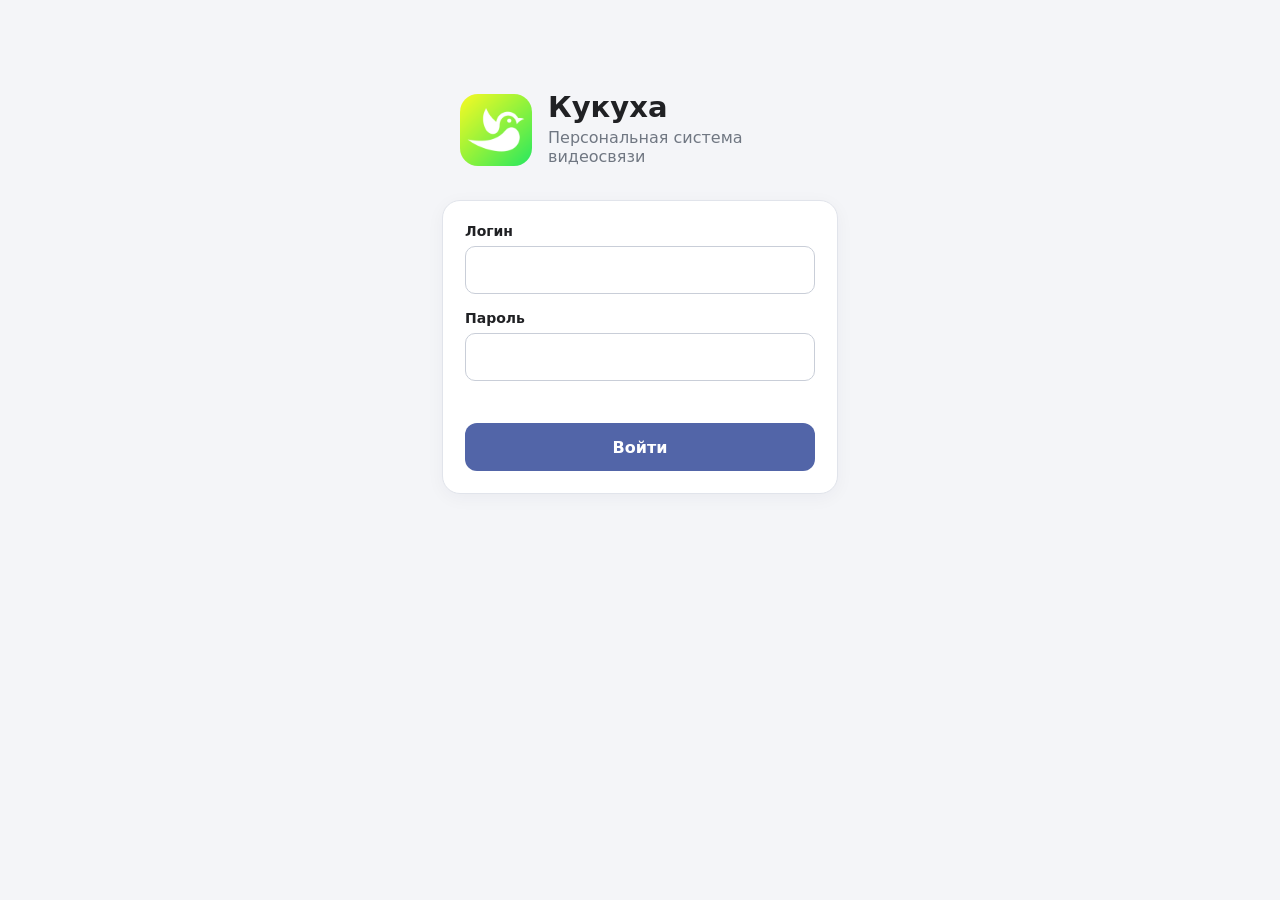
==== pwa/index.html @ 81d0b8d5 "fix pwa" ====
<!doctype html>
<html lang="ru">
<head>
  <meta charset="utf-8">
  <meta name="viewport" content="width=device-width, initial-scale=1, viewport-fit=cover">
  <meta name="theme-color" content="#5265a8">
  <meta name="apple-mobile-web-app-capable" content="yes">
  <meta name="apple-mobile-web-app-status-bar-style" content="default">
  <meta name="apple-mobile-web-app-title" content="Кукуха">
  <link rel="manifest" href="manifest.webmanifest">
  <link rel="apple-touch-icon" href="icon-192.png">
  <link rel="stylesheet" href="app.css">
  <title>Кукуха</title>
</head>
<body>
  <main id="app">
    <section id="login-screen" class="screen login-screen">
      <div class="brand"><img src="icon-192.png" alt=""><div><h1>Кукуха</h1><p>Персональная система видеосвязи</p></div></div>
      <form id="login-form" class="panel">
        <label>Логин<input id="login" name="login" autocomplete="username" required maxlength="64"></label>
        <label>Пароль<input id="password" name="password" type="password" autocomplete="current-password" required></label>
        <p id="login-error" class="error" role="alert"></p>
        <button class="primary" type="submit">Войти</button>
      </form>
    </section>

    <section id="main-screen" class="screen hidden">
      <header class="topbar">
        <div class="brand-small"><img src="icon-192.png" alt=""><strong id="top-title">Контакты</strong></div>
        <button id="settings-open" class="icon-button" aria-label="Настройки">⋮</button>
      </header>
      <div id="connection-state" class="connection">Подключение…</div>

      <div class="view-heading">
      <nav id="main-tabs" class="main-tabs" aria-label="Разделы">
        <button id="tab-contacts" class="tab-button selected" type="button">Контакты</button>
        <button id="tab-history" class="tab-button" type="button">Недавние</button>
      </nav>
        <div>
          <button id="refresh-contacts" class="text-button"><big><big>↺</big></big></button>
          <button id="clear-history" class="text-button hidden">✖</button>
        </div>
      </div>

      <div id="contacts-view" class="view">
        <div id="contacts-list" class="contact-list"></div>
        <p id="contacts-empty" class="muted empty hidden">Список пуст</p>
      </div>

      <section id="history-view" class="view hidden">
        <div id="history-list" class="history-list"></div>
        <p id="history-empty" class="muted empty">Список пуст</p>
      </section>

      <section id="settings-view" class="view hidden">
        <div class="panel profile-panel">
          <img id="my-avatar" class="my-avatar" src="icon-192.png" alt="Фото профиля">
          <label class="file-button">Изменить фото<input id="avatar-file" type="file" accept="image/*" hidden></label>
          <button id="avatar-delete" class="text-button">Удалить фото</button>
          <label>Имя<input id="my-name" maxlength="64"></label>
          <button id="save-profile" class="primary">Сохранить</button>
          <p id="profile-error" class="error" role="alert"></p>
          <div class="push-settings">
            <p id="push-status" class="muted">Уведомления не настроены</p>
            <button id="push-enable" class="primary" type="button">Включить уведомления</button>
            <button id="push-disable" class="text-button hidden" type="button">Отключить уведомления</button>
          </div>
        </div>
        <button id="logout" class="danger-button">Выйти из аккаунта</button>
      </section>
    </section>

    <section id="call-screen" class="screen call-screen hidden">
      <div class="call-top"><span id="call-state">Вызов</span><span id="call-kind">Аудио</span></div>
      <div id="call-peer" class="call-peer">Абонент</div>
      <div class="video-stage">
        <video id="remote-video" autoplay playsinline></video>
        <video id="local-video" autoplay muted playsinline></video>
        <div id="video-placeholder" class="video-placeholder">Кукуха</div>
      </div>
      <audio id="remote-audio" autoplay></audio>
      <div id="call-message" class="call-message">Ожидание…</div>
      <div id="incoming-actions" class="call-actions hidden">
        <button id="answer-audio" class="round-button answer" type="button" aria-label="Ответить" title="Ответить">
          <svg viewBox="0 0 24 24" aria-hidden="true"><path d="M6.62 10.79a15.05 15.05 0 0 0 6.59 6.59l2.2-2.2a1 1 0 0 1 1.01-.24c1.12.37 2.33.56 3.58.56a1 1 0 0 1 1 1V20a1 1 0 0 1-1 1C10.61 21 3 13.39 3 4a1 1 0 0 1 1-1h3.5a1 1 0 0 1 1 1c0 1.25.19 2.46.56 3.58a1 1 0 0 1-.25 1.01z"/></svg>
        </button>
        <button id="answer-video" class="round-button answer hidden" type="button" aria-label="Ответить с видео" title="Ответить с видео">
          <svg viewBox="0 0 24 24" aria-hidden="true"><path d="M17 10.5V7a2 2 0 0 0-2-2H5a2 2 0 0 0-2 2v10a2 2 0 0 0 2 2h10a2 2 0 0 0 2-2v-3.5l5 5v-13z"/></svg>
        </button>
        <button id="reject-call" class="round-button reject" type="button" aria-label="Отклонить" title="Отклонить">
          <svg class="phone-down" viewBox="0 0 24 24" aria-hidden="true"><path d="M6.62 10.79a15.05 15.05 0 0 0 6.59 6.59l2.2-2.2a1 1 0 0 1 1.01-.24c1.12.37 2.33.56 3.58.56a1 1 0 0 1 1 1V20a1 1 0 0 1-1 1C10.61 21 3 13.39 3 4a1 1 0 0 1 1-1h3.5a1 1 0 0 1 1 1c0 1.25.19 2.46.56 3.58a1 1 0 0 1-.25 1.01z"/></svg>
        </button>
      </div>
      <div id="active-actions" class="call-actions hidden">
        <button id="mute-call" class="round-button" type="button" aria-label="Выключить микрофон" title="Выключить микрофон"></button>
        <button id="camera-call" class="round-button hidden" type="button" aria-label="Выключить камеру" title="Выключить камеру"></button>
        <button id="hangup-call" class="round-button reject" type="button" aria-label="Завершить вызов" title="Завершить вызов"></button>
      </div>
    </section>
    <div id="toast" class="toast hidden" role="status"></div>
  </main>
  <script src="app.js" defer></script>
</body>
</html>
---- pwa/app.css ----
:root {
  font-family: system-ui,-apple-system,BlinkMacSystemFont,"Segoe UI",sans-serif;
  color: #202124;
  background: #f4f5f8;
  font-synthesis: none;
  --primary: #5265a8;
  --primary-dark: #3e508e;
  --muted: #707782;
  --border: #e1e4eb;
  --danger: #b3261e;
}
* {
  box-sizing: border-box;
}
body {
  margin: 0;
  min-height: 100vh;
  min-height: 100dvh;
}
button,input {
  font: inherit;
}
button {
  cursor: pointer;
}
button:disabled {
  opacity: .55;
  cursor: default;
}
.hidden {
  display: none!important;
}
.screen {
  min-height: 100vh;
  min-height: 100dvh;
}
.login-screen {
  max-width: 440px;
  margin: auto;
  padding: calc(10vh + env(safe-area-inset-top)) 22px 24px;
}
.brand {
  display: flex;
  align-items: center;
  gap: 16px;
  margin: 0 auto 30px;
  max-width: 360px;
}
.brand img {
  width: 72px;
  height: 72px;
  border-radius: 18px;
}
.brand h1 {
  font-size: 29px;
  margin: 0;
}
.brand p {
  margin: 4px 0;
  color: var(--muted);
}
.panel {
  background: #fff;
  border: 1px solid var(--border);
  border-radius: 18px;
  padding: 22px;
  box-shadow: 0 4px 18px #17213b0b;
}
label {
  display: block;
  font-size: 14px;
  font-weight: 600;
  margin: 0 0 16px;
}
input:not([type=file]) {
  display: block;
  width: 100%;
  height: 48px;
  margin-top: 7px;
  border: 1px solid #c9ced8;
  border-radius: 10px;
  padding: 0 13px;
  background: #fff;
  color: #202124;
  outline: none;
}
input:focus {
  border-color: var(--primary);
  box-shadow: 0 0 0 2px #5265a826;
}
.primary {
  width: 100%;
  min-height: 48px;
  border: 0;
  border-radius: 12px;
  background: var(--primary);
  color: white;
  font-weight: 650;
}
.primary:active {
  background: var(--primary-dark);
}
.muted {
  color: var(--muted);
}
.error {
  color: var(--danger);
  font-size: 13px;
  min-height: 18px;
  margin: 0 0 8px;
}
.topbar {
  height: 62px;
  padding: 0 18px;
  padding-top: env(safe-area-inset-top);
  box-sizing: content-box;
  background: #fff;
  border-bottom: 1px solid var(--border);
  display: flex;
  align-items: center;
  justify-content: space-between;
}
.brand-small {
  display: flex;
  align-items: center;
  gap: 10px;
  font-size: 18px;
}
.brand-small img {
  width: 34px;
  height: 34px;
  border-radius: 8px;
}
.icon-button {
  border: 0;
  background: transparent;
  font-size: 27px;
  width: 44px;
  height: 44px;
  border-radius: 50%;
  color: #414653;
}
.connection {
  padding: 7px 18px;
  font-size: 12px;
  color: var(--muted);
  background: #fff;
}
.connection.online {
  color: #277447;
}
.connection.offline {
  color: var(--danger);
}
.view {
  max-width: 680px;
  margin: auto;
  padding: 12px 16px 32px;
}
.text-button {
  border: 0;
  background: transparent;
  color: var(--primary);
  font-weight: 600;
  padding: 9px 10px;
}
.contact-list {
  display: flex;
  flex-direction: column;
  gap: 9px;
}
.contact {
  background: #fff;
  border: 1px solid var(--border);
  border-radius: 14px;
  min-height: 76px;
  padding: 10px 12px;
  display: flex;
  align-items: center;
  gap: 12px;
}
.avatar {
  width: 48px;
  height: 48px;
  border-radius: 50%;
  object-fit: cover;
  background: #e7eaf2;
  flex: none;
}
.contact-info {
  min-width: 0;
  flex: 1;
}
.contact-name {
  font-weight: 650;
  overflow: hidden;
  text-overflow: ellipsis;
  white-space: nowrap;
}
.contact-status {
  font-size: 12px;
  color: var(--muted);
  margin-top: 4px;
}
.dot {
  display: inline-block;
  width: 8px;
  height: 8px;
  border-radius: 50%;
  background: #aeb4bf;
  margin-right: 5px;
}
.dot.online {
  background: #3b9b61;
}
.call-button {
  width: 40px;
  height: 40px;
  flex: none;
  border: 0;
  border-radius: 50%;
  background: #23864e;
  color: #fff;
  display: grid;
  place-items: center;
}
.call-button svg {
  width: 20px;
  height: 20px;
  fill: currentColor;
}
.empty {
  text-align: center;
  padding: 42px 10px;
}
.profile-panel {
  max-width: 460px;
  margin: auto;
}
.my-avatar {
  display: block;
  width: 104px;
  height: 104px;
  object-fit: cover;
  border-radius: 50%;
  margin: 0 auto 12px;
  background: #e7eaf2;
}
.file-button {
  display: block;
  width: max-content;
  margin: 0 auto 4px;
  color: var(--primary);
  font-size:1em;
  cursor: pointer;
}
.profile-panel>.text-button {
  display: block;
  margin: 0 auto 18px;
}
.profile-panel .primary {
  margin-top: 3px;
}
.danger-button {
  display: block;
  margin: 18px auto;
  border: 1px solid #e5b8b4;
  background: #fff;
  color: var(--danger);
  border-radius: 12px;
  padding: 12px 20px;
}
.call-screen {
  background: #151923;
  color: #fff;
  display: flex;
  flex-direction: column;
  align-items: center;
  padding: calc(18px + env(safe-area-inset-top)) 16px calc(24px + env(safe-area-inset-bottom));
  text-align: center;
}
.call-top {
  width: 100%;
  display: flex;
  justify-content: space-between;
  color: #c6cbd5;
  font-size: 13px;
}
.call-peer {
  font-size: 27px;
  font-weight: 650;
  margin: 24px 0 18px;
}
.video-stage {
  width: 100%;
  max-width: 760px;
  flex: 1;
  min-height: 220px;
  max-height: 55vh;
  position: relative;
  background: #080a0f;
  border-radius: 18px;
  overflow: hidden;
  display: flex;
  align-items: center;
  justify-content: center;
}
.video-stage #remote-video {
  position: absolute;
  inset: 0;
  width: 100%;
  height: 100%;
  object-fit: cover;
}
.video-stage #local-video {
  position: absolute;
  right: 12px;
  top: 12px;
  width: 112px;
  height: 150px;
  max-width: 38%;
  max-height: 45%;
  object-fit: cover;
  border: 1px solid #ffffff88;
  border-radius: 12px;
  background: #202633;
  touch-action: none;
  cursor: grab;
  z-index: 2;
}
.video-stage #local-video:active {
  cursor: grabbing;
}
.video-placeholder {
  position: absolute;
  color: #8991a1;
  font-size: 18px;
  pointer-events: none;
}
.call-message {
  min-height: 42px;
  padding: 12px 0;
  color: #d0d4dc;
}
.call-actions {
  display: flex;
  gap: 12px;
  justify-content: center;
  flex-wrap: wrap;
  padding: 12px 0;
}
.round-button {
  width: 58px;
  height: 58px;
  min-width: 58px;
  min-height: 58px;
  padding: 0;
  border: 0;
  border-radius: 50%;
  background: #343b4a;
  color: #fff;
  display: grid;
  place-items: center;
}
.round-button svg {
  width: 26px;
  height: 26px;
  fill: currentColor;
}
.round-button .phone-down {
  transform: rotate(135deg);
}
.round-button.answer {
  background: #23864e;
}
.round-button.reject {
  background: #b3261e;
}
.toast {
  position: fixed;
  left: 50%;
  bottom: calc(20px + env(safe-area-inset-bottom));
  transform: translateX(-50%);
  background: #252a35;
  color: #fff;
  padding: 12px 18px;
  border-radius: 12px;
  max-width: calc(100% - 32px);
  box-shadow: 0 5px 22px #0003;
  font-size: 14px;
  z-index: 5;
}
@media(min-width:600px) {
  .call-screen {
    padding-top: 28px;
  }
  .video-stage {
    max-height: 58vh;
  }
  .view {
    padding-top: 22px;
  }
}

.view-heading {
  max-width: 680px;
  margin: auto;
  display: flex;
  align-items: center;
  justify-content: space-between;
  padding: 2px 12px 0px 2px;
}

.main-tabs {
  display: flex;
  gap: 8px;
  padding: 8px 16px 0;
}

.tab-button {
  border: 0;
  border-bottom: 3px solid transparent;
  background: transparent;
  color: var(--muted);
  padding: 10px 14px;
  font-weight: 650;
}

.tab-button.selected {
  color: var(--primary);
  border-bottom-color: var(--primary);
}

.history-list {
  display: flex;
  flex-direction: column;
  gap: 8px;
}

.history-item {
  display: flex;
  align-items: center;
  gap: 12px;
  min-height: 68px;
  padding: 10px 12px;
  border: 1px solid var(--border);
  border-radius: 14px;
  background: #fff;
}

.history-direction {
  display: grid;
  place-items: center;
  width: 40px;
  height: 40px;
  flex: none;
  border-radius: 50%;
  background: #edf0f6;
  color: #23864e;
  font-size: 22px;
}

.history-direction.missed {
  background: #fae9e7;
  color: var(--danger);
}

.history-info {
  min-width: 0;
  flex: 1;
}

.history-duration {
  color: var(--muted);
  font-size: 12px;
  white-space: nowrap;
}

.history-call {
  width: 40px;
  height: 40px;
  flex: none;
  display: grid;
  place-items: center;
  border: 0;
  border-radius: 50%;
  background: #23864e;
  color: #fff;
}
.history-call svg {
  width: 20px;
  height: 20px;
  fill: currentColor;
}

.push-settings {
  margin-top: 24px;
  padding-top: 18px;
  border-top: 1px solid var(--border);
}

.push-settings p {
  font-size: 13px;
  text-align: center;
}

.push-settings .text-button {
  display: block;
  margin: 6px auto 0;
}
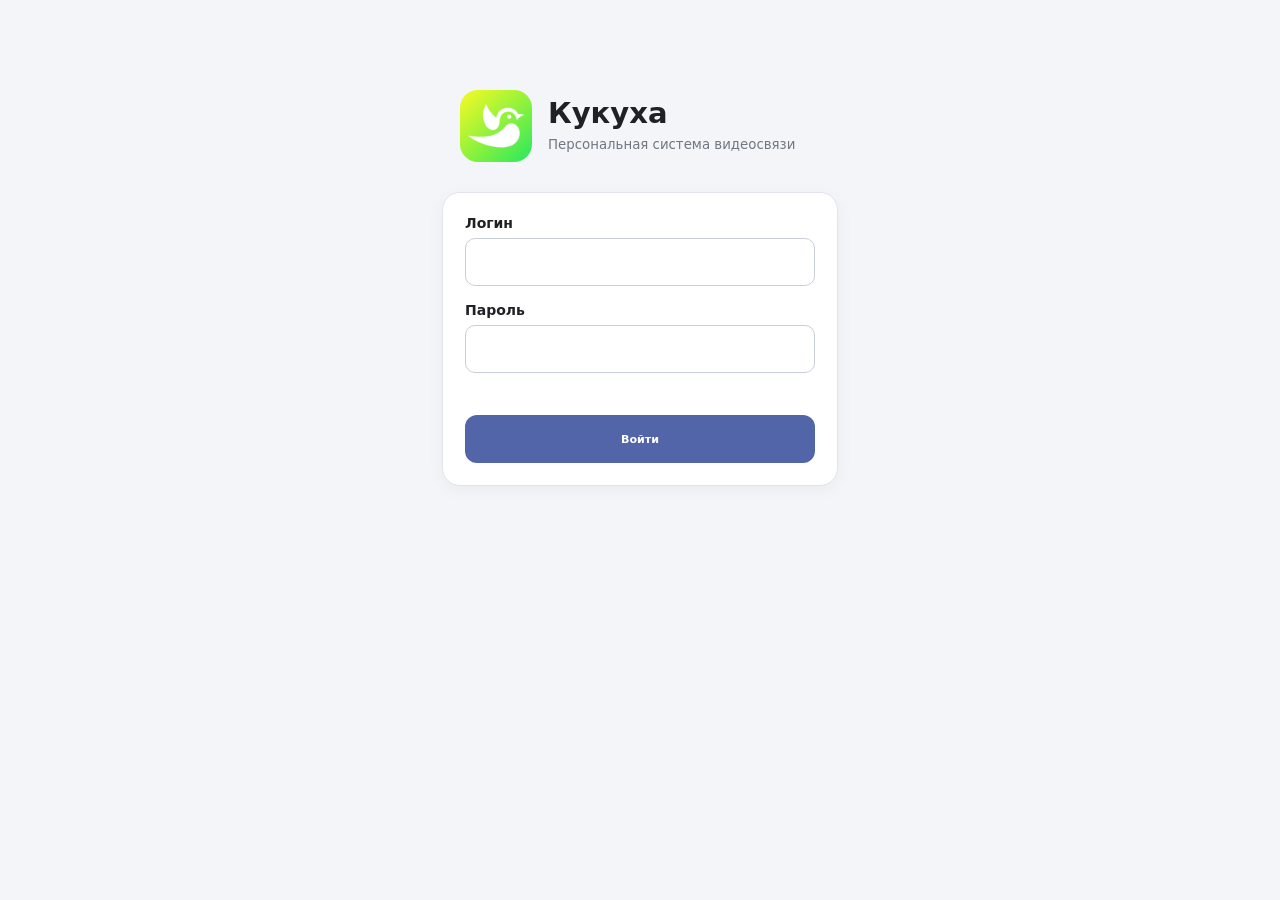
==== commit 6b22637f: "fix pwa" ====
--- a/pwa/index.html
+++ b/pwa/index.html
@@ -15,7 +15,7 @@
 <body>
   <main id="app">
     <section id="login-screen" class="screen login-screen">
-      <div class="brand"><img src="icon-192.png" alt=""><div><h1>Кукуха</h1><p>Персональная система видеосвязи</p></div></div>
+      <div class="brand"><img src="icon-192.png" alt=""><div><h1>Кукуха</h1><p><small>Персональная система видеосвязи<small></p></div></div>
       <form id="login-form" class="panel">
         <label>Логин<input id="login" name="login" autocomplete="username" required maxlength="64"></label>
         <label>Пароль<input id="password" name="password" type="password" autocomplete="current-password" required></label>
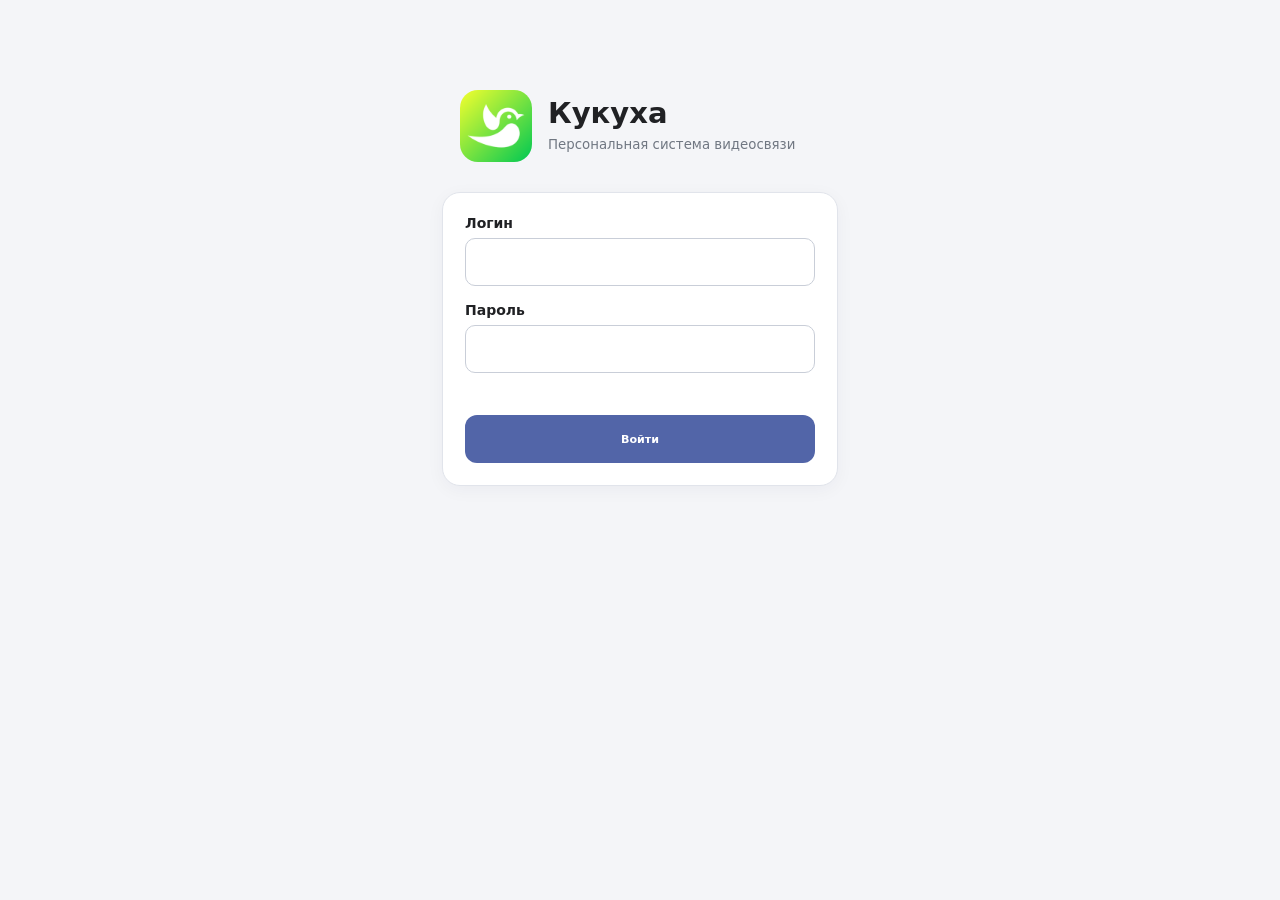
==== commit 70324ac2: "Simplify PWA incoming call answer button" ====
--- a/pwa/index.html
+++ b/pwa/index.html
@@ -81,22 +81,49 @@
       <audio id="remote-audio" autoplay></audio>
       <div id="call-message" class="call-message">Ожидание…</div>
       <div id="incoming-actions" class="call-actions hidden">
-        <button id="answer-audio" class="round-button answer" type="button" aria-label="Ответить" title="Ответить">
+        <button id="answer-call" class="round-button answer" type="button" aria-label="Ответить" title="Ответить">
           <svg viewBox="0 0 24 24" aria-hidden="true"><path d="M6.62 10.79a15.05 15.05 0 0 0 6.59 6.59l2.2-2.2a1 1 0 0 1 1.01-.24c1.12.37 2.33.56 3.58.56a1 1 0 0 1 1 1V20a1 1 0 0 1-1 1C10.61 21 3 13.39 3 4a1 1 0 0 1 1-1h3.5a1 1 0 0 1 1 1c0 1.25.19 2.46.56 3.58a1 1 0 0 1-.25 1.01z"/></svg>
-        </button>
-        <button id="answer-video" class="round-button answer hidden" type="button" aria-label="Ответить с видео" title="Ответить с видео">
-          <svg viewBox="0 0 24 24" aria-hidden="true"><path d="M17 10.5V7a2 2 0 0 0-2-2H5a2 2 0 0 0-2 2v10a2 2 0 0 0 2 2h10a2 2 0 0 0 2-2v-3.5l5 5v-13z"/></svg>
         </button>
         <button id="reject-call" class="round-button reject" type="button" aria-label="Отклонить" title="Отклонить">
           <svg class="phone-down" viewBox="0 0 24 24" aria-hidden="true"><path d="M6.62 10.79a15.05 15.05 0 0 0 6.59 6.59l2.2-2.2a1 1 0 0 1 1.01-.24c1.12.37 2.33.56 3.58.56a1 1 0 0 1 1 1V20a1 1 0 0 1-1 1C10.61 21 3 13.39 3 4a1 1 0 0 1 1-1h3.5a1 1 0 0 1 1 1c0 1.25.19 2.46.56 3.58a1 1 0 0 1-.25 1.01z"/></svg>
         </button>
       </div>
       <div id="active-actions" class="call-actions hidden">
+        <button id="camera-switch" class="round-button" type="button" aria-label="Переключить камеру" title="Переключить камеру"></button>
+        <button id="speaker-call" class="round-button" type="button" aria-label="Громкая связь недоступна" title="Громкая связь недоступна" disabled></button>
+        <button id="camera-call" class="round-button hidden" type="button" aria-label="Выключить камеру" title="Выключить камеру"></button>
         <button id="mute-call" class="round-button" type="button" aria-label="Выключить микрофон" title="Выключить микрофон"></button>
-        <button id="camera-call" class="round-button hidden" type="button" aria-label="Выключить камеру" title="Выключить камеру"></button>
         <button id="hangup-call" class="round-button reject" type="button" aria-label="Завершить вызов" title="Завершить вызов"></button>
       </div>
     </section>
+    <div id="contact-modal" class="modal-backdrop hidden" role="presentation">
+      <section class="contact-dialog" role="dialog" aria-modal="true" aria-labelledby="contact-dialog-name">
+        <button id="contact-dialog-close" class="modal-close" type="button" aria-label="Закрыть">×</button>
+        <img id="contact-dialog-avatar" class="contact-dialog-avatar" src="icon-192.png" alt="">
+        <h2 id="contact-dialog-name"></h2>
+        <p id="contact-dialog-login" class="contact-dialog-login"></p>
+        <p id="contact-dialog-status" class="contact-dialog-status"></p>
+        <p id="contact-dialog-last-call" class="contact-dialog-last-call hidden"></p>
+        <div class="contact-dialog-actions">
+          <button id="contact-message-open" class="primary contact-action" type="button">✉ Сообщение</button>
+          <button id="contact-call" class="primary contact-action" type="button">☎ Вызов</button>
+        </div>
+      </section>
+    </div>
+
+    <div id="message-modal" class="modal-backdrop hidden" role="presentation">
+      <section class="message-dialog" role="dialog" aria-modal="true" aria-labelledby="message-dialog-title">
+        <h2 id="message-dialog-title">Сообщение</h2>
+        <label for="message-text">Текст сообщения</label>
+        <textarea id="message-text" rows="4" maxlength="1000" placeholder="Введите сообщение"></textarea>
+        <p id="message-error" class="error" role="alert"></p>
+        <div class="message-dialog-actions">
+          <button id="message-cancel" class="text-button" type="button">Отмена</button>
+          <button id="message-send" class="primary" type="button" disabled>Отправить</button>
+        </div>
+      </section>
+    </div>
+
     <div id="toast" class="toast hidden" role="status"></div>
   </main>
   <script src="app.js" defer></script>
--- a/pwa/app.css
+++ b/pwa/app.css
@@ -344,7 +344,7 @@
 }
 .call-actions {
   display: flex;
-  gap: 12px;
+  gap: 9px;
   justify-content: center;
   flex-wrap: wrap;
   padding: 12px 0;
@@ -508,3 +508,195 @@
   display: block;
   margin: 6px auto 0;
 }
+
+
+/* Contact details and message dialogs */
+.modal-backdrop {
+  position: fixed;
+  inset: 0;
+  z-index: 20;
+  display: flex;
+  align-items: center;
+  justify-content: center;
+  padding: 20px;
+  padding-top: calc(20px + env(safe-area-inset-top));
+  padding-bottom: calc(20px + env(safe-area-inset-bottom));
+  background: #11182780;
+}
+.contact-dialog,
+.message-dialog {
+  position: relative;
+  width: 100%;
+  max-width: 360px;
+  max-height: 100%;
+  overflow-y: auto;
+  background: #fff;
+  border: 1px solid var(--border);
+  border-radius: 24px;
+  padding: 28px 24px 24px;
+  box-shadow: 0 12px 40px #10182830;
+}
+.contact-dialog {
+  text-align: center;
+}
+.modal-close {
+  position: absolute;
+  top: 8px;
+  right: 10px;
+  width: 38px;
+  height: 38px;
+  border: 0;
+  border-radius: 50%;
+  background: transparent;
+  color: #606775;
+  font-size: 28px;
+  line-height: 1;
+}
+.contact-dialog-avatar {
+  display: block;
+  width: 104px;
+  height: 104px;
+  margin: 4px auto 12px;
+  border-radius: 50%;
+  object-fit: cover;
+  background: #e7eaf2;
+}
+.contact-dialog h2,
+.message-dialog h2 {
+  margin: 0;
+  font-size: 22px;
+  font-weight: 650;
+  overflow-wrap: anywhere;
+}
+.contact-dialog-login,
+.contact-dialog-status,
+.contact-dialog-last-call {
+  margin: 6px 0 0;
+  color: var(--muted);
+  font-size: 13px;
+  overflow-wrap: anywhere;
+}
+.contact-dialog-status {
+  margin-top: 9px;
+}
+.contact-dialog-last-call {
+  margin-top: 10px;
+}
+.contact-dialog-actions {
+  display: flex;
+  gap: 12px;
+  margin-top: 22px;
+}
+.contact-action {
+  flex: 1;
+  min-width: 0;
+  min-height: 44px;
+  padding: 8px 6px;
+  font-size: 14px;
+}
+.message-dialog label {
+  margin: 18px 0 6px;
+}
+.message-dialog textarea {
+  display: block;
+  width: 100%;
+  min-height: 104px;
+  resize: vertical;
+  border: 1px solid #c9ced8;
+  border-radius: 10px;
+  padding: 11px 12px;
+  font: inherit;
+  outline: none;
+}
+.message-dialog textarea:focus {
+  border-color: var(--primary);
+  box-shadow: 0 0 0 2px #5265a826;
+}
+.message-dialog .error {
+  margin-top: 8px;
+}
+.message-dialog-actions {
+  display: flex;
+  justify-content: flex-end;
+  align-items: center;
+  gap: 10px;
+  margin-top: 8px;
+}
+.message-dialog-actions .primary {
+  width: auto;
+  min-width: 116px;
+  padding: 0 18px;
+}
+.message-dialog-actions .text-button {
+  min-height: 44px;
+}
+.contact {
+  cursor: pointer;
+}
+.contact:focus-visible {
+  outline: 2px solid var(--primary);
+  outline-offset: 2px;
+}
+
+.round-button#camera-switch svg {
+  width: 25px;
+  height: 25px;
+}
+
+.round-button:disabled {
+  opacity: .35;
+}
+.round-button.speaker-on {
+  background: #23864e;
+  color: #fff;
+}
+.round-button#hangup-call {
+  width: 66px;
+  height: 66px;
+  min-width: 66px;
+  min-height: 66px;
+}
+
+#active-actions {
+  display: grid;
+  grid-auto-flow: column;
+  grid-auto-columns: max-content;
+  align-items: center;
+  justify-content: center;
+  column-gap: 22px;
+  row-gap: 0;
+  width: max-content;
+  max-width: 100%;
+  flex: 0 0 auto;
+}
+#active-actions > .round-button.hidden {
+  display: grid !important;
+  visibility: hidden;
+}
+#active-actions .round-button {
+  width: 52px;
+  height: 52px;
+  min-width: 52px;
+  min-height: 52px;
+}
+#active-actions .round-button#hangup-call {
+  width: 64px;
+  height: 64px;
+  min-width: 64px;
+  min-height: 64px;
+}
+@media(max-width:420px) {
+  #active-actions { column-gap: 15px; }
+  #active-actions .round-button {
+    width: 48px;
+    height: 48px;
+    min-width: 48px;
+    min-height: 48px;
+  }
+  #active-actions .round-button#hangup-call {
+    width: 58px;
+    height: 58px;
+    min-width: 58px;
+    min-height: 58px;
+  }
+}
